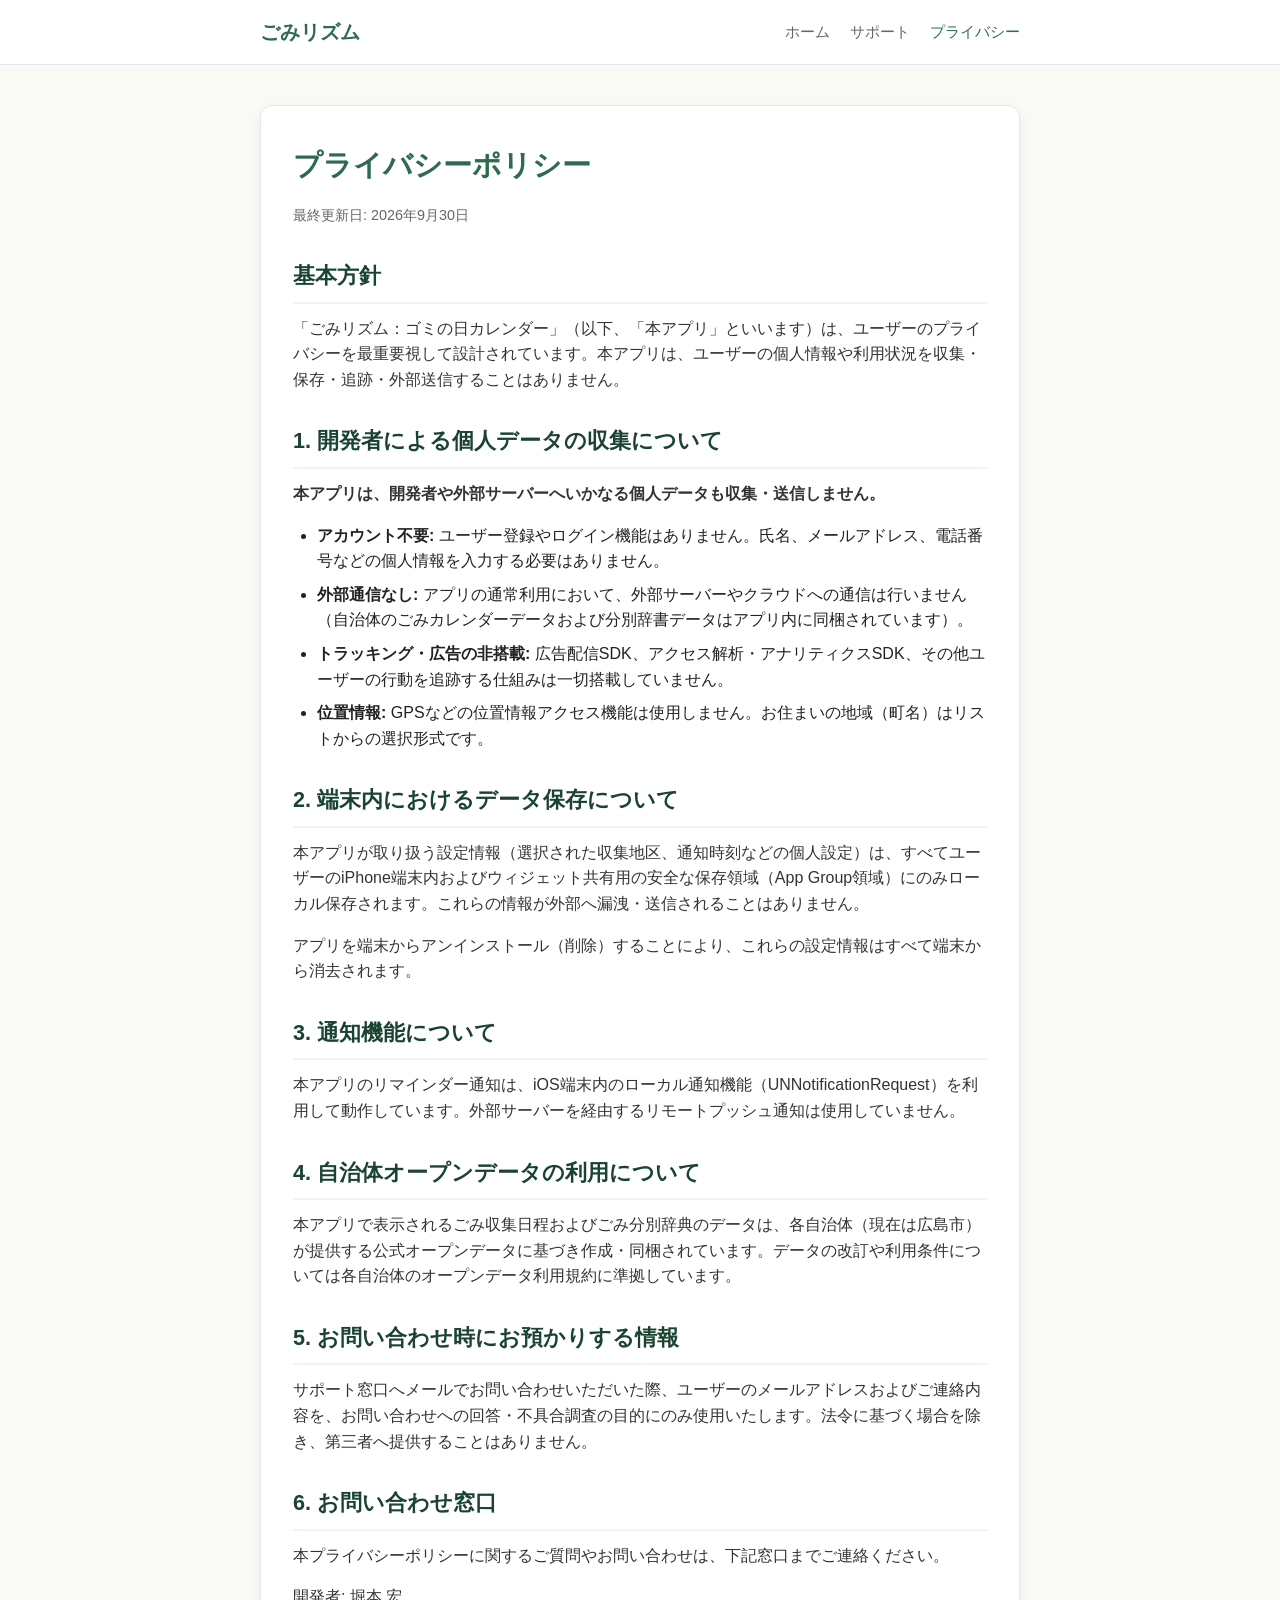
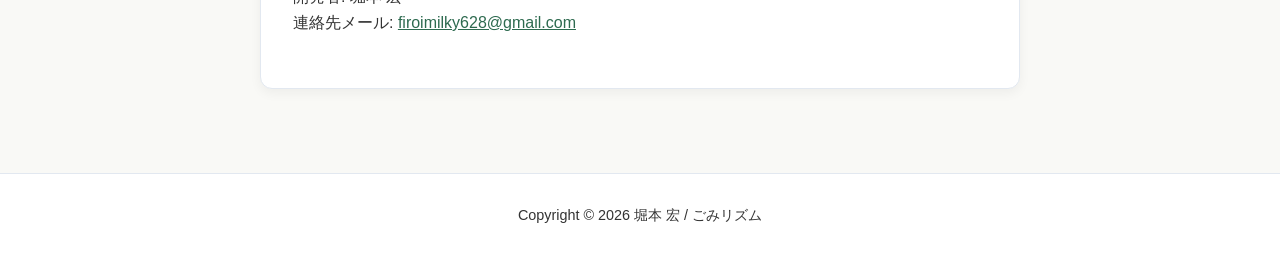
==== privacy.html @ ed747e40 "Initial commit for Gomirhythm Pages" ====
<!doctype html>
<html lang="ja">
  <head>
    <meta charset="utf-8">
    <meta name="viewport" content="width=device-width, initial-scale=1">
    <title>プライバシーポリシー - ごみリズム</title>
    <meta name="description" content="ごみリズム：ゴミの日カレンダーのプライバシーポリシーです。本アプリは個人情報の収集を行いません。">
    <link rel="icon" href="icon.png">
    <link rel="stylesheet" href="styles.css">
  </head>
  <body>
    <header>
      <div class="shell masthead">
        <a class="brand" href="index.html">ごみリズム</a>
        <nav aria-label="メインナビゲーション">
          <a href="index.html">ホーム</a>
          <a href="support.html">サポート</a>
          <a href="privacy.html" class="active">プライバシー</a>
        </nav>
      </div>
    </header>
    <main>
      <div class="shell">
        <article class="panel">
          <h1>プライバシーポリシー</h1>
          <p class="meta">最終更新日: 2026年9月30日</p>

          <h2>基本方針</h2>
          <p>「ごみリズム：ゴミの日カレンダー」（以下、「本アプリ」といいます）は、ユーザーのプライバシーを最重要視して設計されています。本アプリは、ユーザーの個人情報や利用状況を収集・保存・追跡・外部送信することはありません。</p>

          <h2>1. 開発者による個人データの収集について</h2>
          <p><strong>本アプリは、開発者や外部サーバーへいかなる個人データも収集・送信しません。</strong></p>
          <ul>
            <li><strong>アカウント不要:</strong> ユーザー登録やログイン機能はありません。氏名、メールアドレス、電話番号などの個人情報を入力する必要はありません。</li>
            <li><strong>外部通信なし:</strong> アプリの通常利用において、外部サーバーやクラウドへの通信は行いません（自治体のごみカレンダーデータおよび分別辞書データはアプリ内に同梱されています）。</li>
            <li><strong>トラッキング・広告の非搭載:</strong> 広告配信SDK、アクセス解析・アナリティクスSDK、その他ユーザーの行動を追跡する仕組みは一切搭載していません。</li>
            <li><strong>位置情報:</strong> GPSなどの位置情報アクセス機能は使用しません。お住まいの地域（町名）はリストからの選択形式です。</li>
          </ul>

          <h2>2. 端末内におけるデータ保存について</h2>
          <p>本アプリが取り扱う設定情報（選択された収集地区、通知時刻などの個人設定）は、すべてユーザーのiPhone端末内およびウィジェット共有用の安全な保存領域（App Group領域）にのみローカル保存されます。これらの情報が外部へ漏洩・送信されることはありません。</p>
          <p>アプリを端末からアンインストール（削除）することにより、これらの設定情報はすべて端末から消去されます。</p>

          <h2>3. 通知機能について</h2>
          <p>本アプリのリマインダー通知は、iOS端末内のローカル通知機能（UNNotificationRequest）を利用して動作しています。外部サーバーを経由するリモートプッシュ通知は使用していません。</p>

          <h2>4. 自治体オープンデータの利用について</h2>
          <p>本アプリで表示されるごみ収集日程およびごみ分別辞典のデータは、各自治体（現在は広島市）が提供する公式オープンデータに基づき作成・同梱されています。データの改訂や利用条件については各自治体のオープンデータ利用規約に準拠しています。</p>

          <h2>5. お問い合わせ時にお預かりする情報</h2>
          <p>サポート窓口へメールでお問い合わせいただいた際、ユーザーのメールアドレスおよびご連絡内容を、お問い合わせへの回答・不具合調査の目的にのみ使用いたします。法令に基づく場合を除き、第三者へ提供することはありません。</p>

          <h2>6. お問い合わせ窓口</h2>
          <p>本プライバシーポリシーに関するご質問やお問い合わせは、下記窓口までご連絡ください。</p>
          <p>開発者: 堀本 宏<br>
          連絡先メール: <a href="mailto:firoimilky628@gmail.com">firoimilky628@gmail.com</a></p>
        </article>
      </div>
    </main>
    <footer>
      <div class="shell">
        <p>Copyright © 2026 堀本 宏 / ごみリズム</p>
      </div>
    </footer>
  </body>
</html>
---- styles.css ----
:root {
  --bg: #f9f9f6;
  --surface: #ffffff;
  --text: #222222;
  --text-muted: #666666;
  --primary: #2d6a4f;
  --primary-hover: #1b4332;
  --accent: #e76f51;
  --border: #e2e8f0;
  --card-bg: #ffffff;
  --shadow: 0 4px 12px rgba(0, 0, 0, 0.05);
  --radius: 12px;
}

* {
  box-sizing: border-box;
  margin: 0;
  padding: 0;
}

body {
  font-family: -apple-system, BlinkMacSystemFont, "Segoe UI", Roboto, "Helvetica Neue", Arial, sans-serif;
  background-color: var(--bg);
  color: var(--text);
  line-height: 1.6;
  -webkit-font-smoothing: antialiased;
}

.shell {
  max-width: 800px;
  margin: 0 auto;
  padding: 0 20px;
}

header {
  background-color: var(--surface);
  border-bottom: 1px solid var(--border);
  position: sticky;
  top: 0;
  z-index: 100;
}

.masthead {
  display: flex;
  justify-content: space-between;
  align-items: center;
  height: 64px;
}

.brand {
  font-size: 1.25rem;
  font-weight: 700;
  color: var(--primary);
  text-decoration: none;
  display: flex;
  align-items: center;
  gap: 8px;
}

nav {
  display: flex;
  gap: 20px;
}

nav a {
  color: var(--text-muted);
  text-decoration: none;
  font-size: 0.95rem;
  font-weight: 500;
  transition: color 0.2s ease;
}

nav a:hover,
nav a.active {
  color: var(--primary);
}

main {
  padding: 40px 0 60px;
}

.hero {
  text-align: center;
  padding: 40px 20px 50px;
  background: linear-gradient(180deg, #edf7f1 0%, var(--bg) 100%);
  border-radius: var(--radius);
  margin-bottom: 30px;
}

.hero-icon {
  width: 96px;
  height: 96px;
  border-radius: 22px;
  box-shadow: 0 8px 24px rgba(45, 106, 79, 0.15);
  margin-bottom: 16px;
}

.hero h1 {
  font-size: 2rem;
  font-weight: 800;
  color: var(--primary);
  margin-bottom: 8px;
}

.hero p.tagline {
  font-size: 1.15rem;
  color: var(--text-muted);
  margin-bottom: 24px;
}

.panel {
  background-color: var(--surface);
  padding: 36px 32px;
  border-radius: var(--radius);
  box-shadow: var(--shadow);
  border: 1px solid var(--border);
  margin-bottom: 24px;
}

h1 {
  font-size: 1.8rem;
  margin-bottom: 16px;
  color: var(--primary);
}

h2 {
  font-size: 1.35rem;
  margin: 32px 0 12px;
  padding-bottom: 8px;
  border-bottom: 2px solid #edf7f1;
  color: var(--primary-hover);
}

h3 {
  font-size: 1.1rem;
  margin: 20px 0 8px;
}

p {
  margin-bottom: 16px;
  color: #333333;
}

.meta {
  font-size: 0.9rem;
  color: var(--text-muted);
  margin-bottom: 24px;
}

ul, ol {
  margin: 0 0 20px 24px;
}

li {
  margin-bottom: 8px;
}

code {
  background-color: #f1f5f9;
  padding: 2px 6px;
  border-radius: 4px;
  font-size: 0.9em;
  font-family: ui-monospace, SFMono-Regular, Menlo, monospace;
}

.features-grid {
  display: grid;
  grid-template-columns: repeat(auto-fit, minmax(220px, 1fr));
  gap: 20px;
  margin: 30px 0;
}

.feature-card {
  background-color: var(--surface);
  border: 1px solid var(--border);
  border-radius: var(--radius);
  padding: 24px;
  box-shadow: var(--shadow);
}

.feature-card h3 {
  color: var(--primary);
  margin-top: 0;
  margin-bottom: 10px;
}

.feature-card p {
  font-size: 0.95rem;
  color: var(--text-muted);
  margin-bottom: 0;
}

footer {
  border-top: 1px solid var(--border);
  padding: 30px 0;
  text-align: center;
  font-size: 0.9rem;
  color: var(--text-muted);
  background-color: var(--surface);
}

a {
  color: var(--primary);
  text-decoration: underline;
}

a:hover {
  color: var(--primary-hover);
}
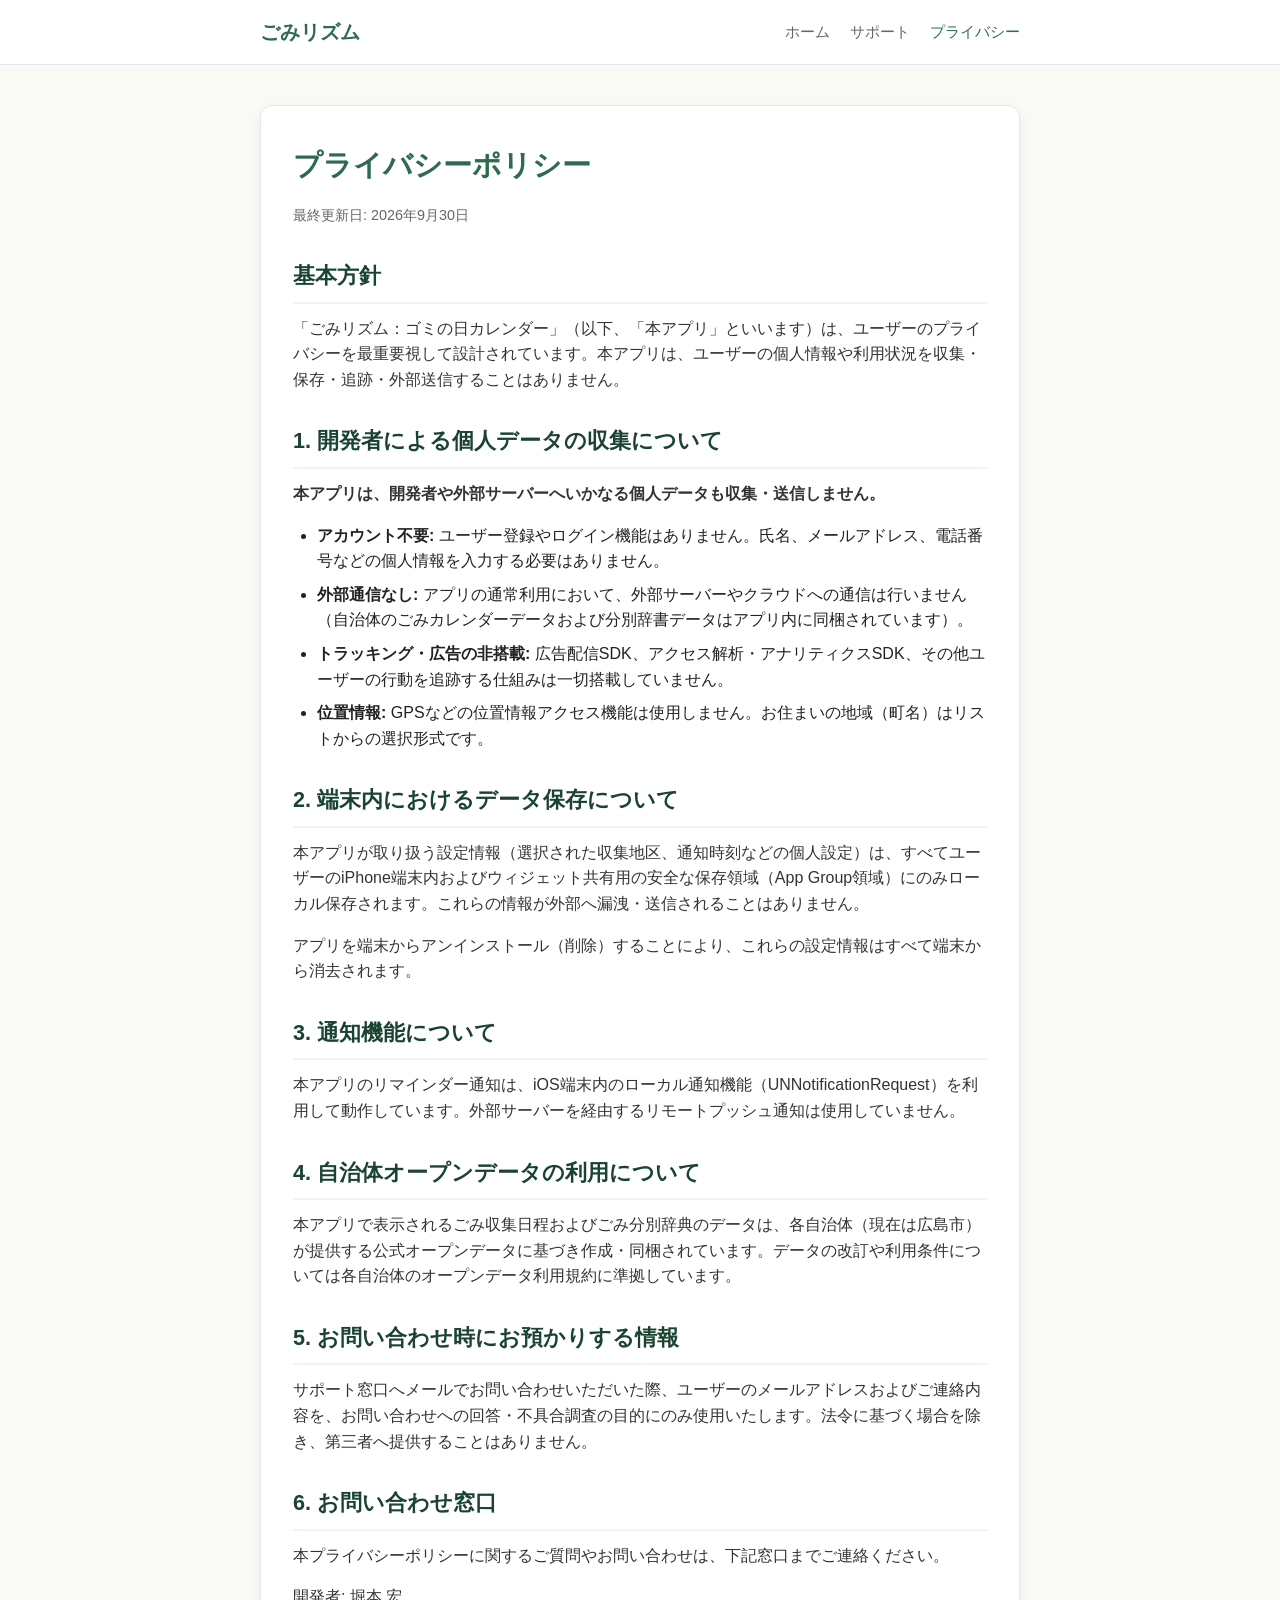
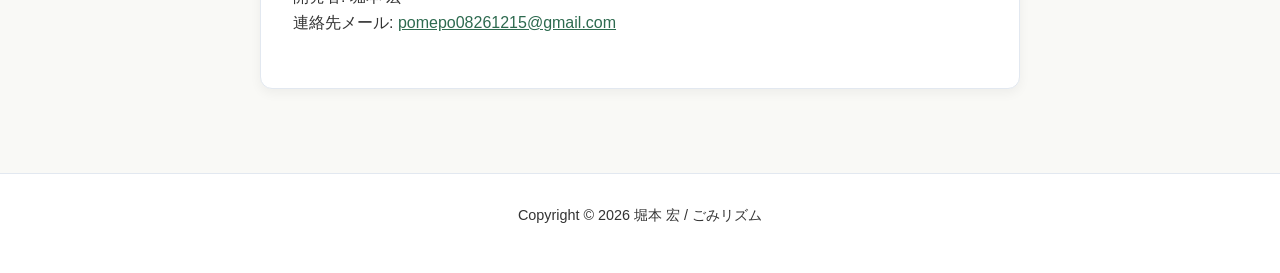
==== commit 32b7a07a: "Update GomiRhythm public contact email in privacy.html" ====
--- a/privacy.html
+++ b/privacy.html
@@ -53,7 +53,7 @@
           <h2>6. お問い合わせ窓口</h2>
           <p>本プライバシーポリシーに関するご質問やお問い合わせは、下記窓口までご連絡ください。</p>
           <p>開発者: 堀本 宏<br>
-          連絡先メール: <a href="mailto:firoimilky628@gmail.com">firoimilky628@gmail.com</a></p>
+          連絡先メール: <a href="mailto:pomepo08261215@gmail.com">pomepo08261215@gmail.com</a></p>
         </article>
       </div>
     </main>
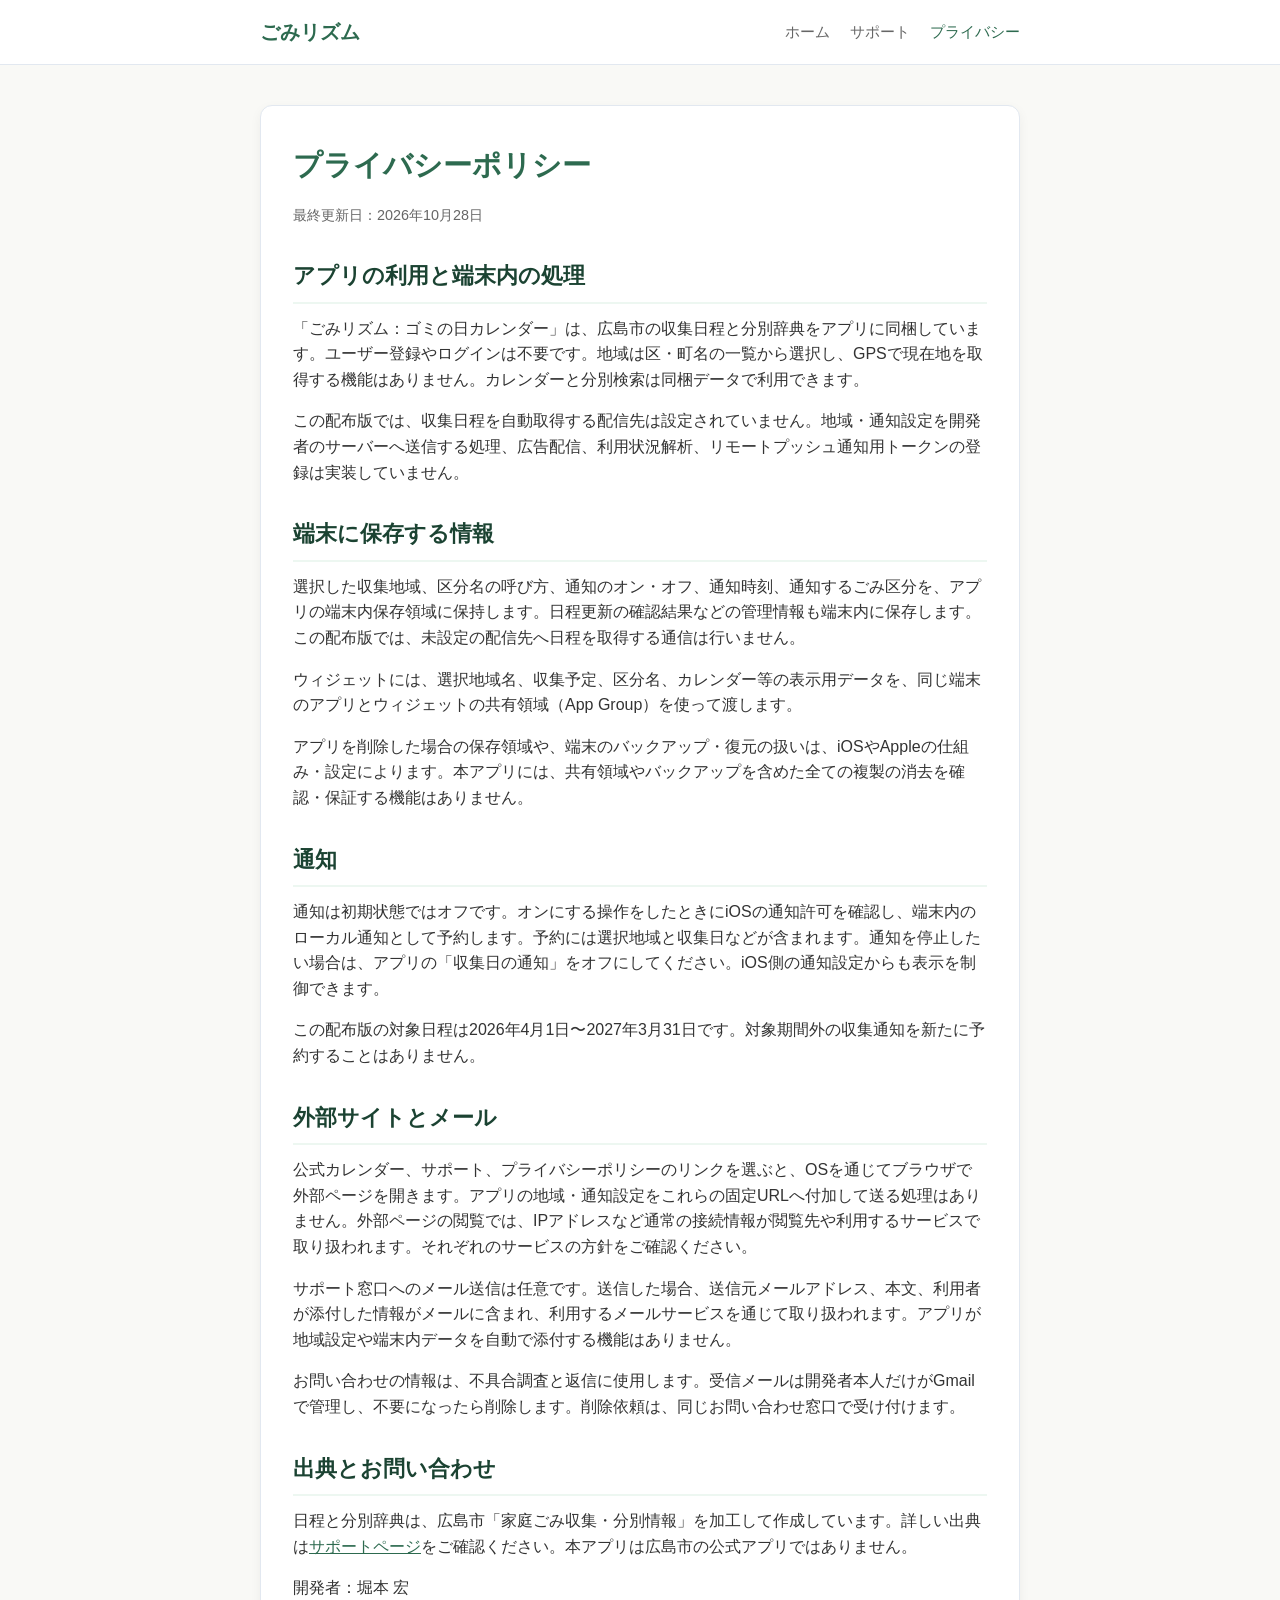
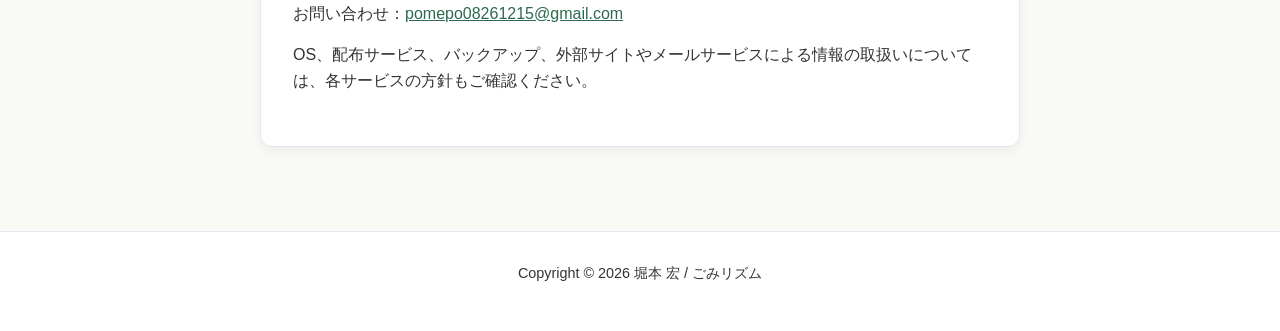
==== commit 6070c414: "Clarify local data and confirmed Gomi support email handling" ====
--- a/privacy.html
+++ b/privacy.html
@@ -4,7 +4,7 @@
     <meta charset="utf-8">
     <meta name="viewport" content="width=device-width, initial-scale=1">
     <title>プライバシーポリシー - ごみリズム</title>
-    <meta name="description" content="ごみリズム：ゴミの日カレンダーのプライバシーポリシーです。本アプリは個人情報の収集を行いません。">
+    <meta name="description" content="ごみリズムの端末内保存、通知、外部リンク、お問い合わせ時の情報の取扱い。">
     <link rel="icon" href="icon.png">
     <link rel="stylesheet" href="styles.css">
   </head>
@@ -23,37 +23,30 @@
       <div class="shell">
         <article class="panel">
           <h1>プライバシーポリシー</h1>
-          <p class="meta">最終更新日: 2026年9月30日</p>
+          <p class="meta">最終更新日：2026年10月28日</p>
 
-          <h2>基本方針</h2>
-          <p>「ごみリズム：ゴミの日カレンダー」（以下、「本アプリ」といいます）は、ユーザーのプライバシーを最重要視して設計されています。本アプリは、ユーザーの個人情報や利用状況を収集・保存・追跡・外部送信することはありません。</p>
+          <h2>アプリの利用と端末内の処理</h2>
+          <p>「ごみリズム：ゴミの日カレンダー」は、広島市の収集日程と分別辞典をアプリに同梱しています。ユーザー登録やログインは不要です。地域は区・町名の一覧から選択し、GPSで現在地を取得する機能はありません。カレンダーと分別検索は同梱データで利用できます。</p>
+          <p>この配布版では、収集日程を自動取得する配信先は設定されていません。地域・通知設定を開発者のサーバーへ送信する処理、広告配信、利用状況解析、リモートプッシュ通知用トークンの登録は実装していません。</p>
 
-          <h2>1. 開発者による個人データの収集について</h2>
-          <p><strong>本アプリは、開発者や外部サーバーへいかなる個人データも収集・送信しません。</strong></p>
-          <ul>
-            <li><strong>アカウント不要:</strong> ユーザー登録やログイン機能はありません。氏名、メールアドレス、電話番号などの個人情報を入力する必要はありません。</li>
-            <li><strong>外部通信なし:</strong> アプリの通常利用において、外部サーバーやクラウドへの通信は行いません（自治体のごみカレンダーデータおよび分別辞書データはアプリ内に同梱されています）。</li>
-            <li><strong>トラッキング・広告の非搭載:</strong> 広告配信SDK、アクセス解析・アナリティクスSDK、その他ユーザーの行動を追跡する仕組みは一切搭載していません。</li>
-            <li><strong>位置情報:</strong> GPSなどの位置情報アクセス機能は使用しません。お住まいの地域（町名）はリストからの選択形式です。</li>
-          </ul>
+          <h2>端末に保存する情報</h2>
+          <p>選択した収集地域、区分名の呼び方、通知のオン・オフ、通知時刻、通知するごみ区分を、アプリの端末内保存領域に保持します。日程更新の確認結果などの管理情報も端末内に保存します。この配布版では、未設定の配信先へ日程を取得する通信は行いません。</p>
+          <p>ウィジェットには、選択地域名、収集予定、区分名、カレンダー等の表示用データを、同じ端末のアプリとウィジェットの共有領域（App Group）を使って渡します。</p>
+          <p>アプリを削除した場合の保存領域や、端末のバックアップ・復元の扱いは、iOSやAppleの仕組み・設定によります。本アプリには、共有領域やバックアップを含めた全ての複製の消去を確認・保証する機能はありません。</p>
 
-          <h2>2. 端末内におけるデータ保存について</h2>
-          <p>本アプリが取り扱う設定情報（選択された収集地区、通知時刻などの個人設定）は、すべてユーザーのiPhone端末内およびウィジェット共有用の安全な保存領域（App Group領域）にのみローカル保存されます。これらの情報が外部へ漏洩・送信されることはありません。</p>
-          <p>アプリを端末からアンインストール（削除）することにより、これらの設定情報はすべて端末から消去されます。</p>
+          <h2>通知</h2>
+          <p>通知は初期状態ではオフです。オンにする操作をしたときにiOSの通知許可を確認し、端末内のローカル通知として予約します。予約には選択地域と収集日などが含まれます。通知を停止したい場合は、アプリの「収集日の通知」をオフにしてください。iOS側の通知設定からも表示を制御できます。</p>
+          <p>この配布版の対象日程は2026年4月1日〜2027年3月31日です。対象期間外の収集通知を新たに予約することはありません。</p>
 
-          <h2>3. 通知機能について</h2>
-          <p>本アプリのリマインダー通知は、iOS端末内のローカル通知機能（UNNotificationRequest）を利用して動作しています。外部サーバーを経由するリモートプッシュ通知は使用していません。</p>
+          <h2>外部サイトとメール</h2>
+          <p>公式カレンダー、サポート、プライバシーポリシーのリンクを選ぶと、OSを通じてブラウザで外部ページを開きます。アプリの地域・通知設定をこれらの固定URLへ付加して送る処理はありません。外部ページの閲覧では、IPアドレスなど通常の接続情報が閲覧先や利用するサービスで取り扱われます。それぞれのサービスの方針をご確認ください。</p>
+          <p>サポート窓口へのメール送信は任意です。送信した場合、送信元メールアドレス、本文、利用者が添付した情報がメールに含まれ、利用するメールサービスを通じて取り扱われます。アプリが地域設定や端末内データを自動で添付する機能はありません。</p>
+          <p>お問い合わせの情報は、不具合調査と返信に使用します。受信メールは開発者本人だけがGmailで管理し、不要になったら削除します。削除依頼は、同じお問い合わせ窓口で受け付けます。</p>
 
-          <h2>4. 自治体オープンデータの利用について</h2>
-          <p>本アプリで表示されるごみ収集日程およびごみ分別辞典のデータは、各自治体（現在は広島市）が提供する公式オープンデータに基づき作成・同梱されています。データの改訂や利用条件については各自治体のオープンデータ利用規約に準拠しています。</p>
-
-          <h2>5. お問い合わせ時にお預かりする情報</h2>
-          <p>サポート窓口へメールでお問い合わせいただいた際、ユーザーのメールアドレスおよびご連絡内容を、お問い合わせへの回答・不具合調査の目的にのみ使用いたします。法令に基づく場合を除き、第三者へ提供することはありません。</p>
-
-          <h2>6. お問い合わせ窓口</h2>
-          <p>本プライバシーポリシーに関するご質問やお問い合わせは、下記窓口までご連絡ください。</p>
-          <p>開発者: 堀本 宏<br>
-          連絡先メール: <a href="mailto:pomepo08261215@gmail.com">pomepo08261215@gmail.com</a></p>
+          <h2>出典とお問い合わせ</h2>
+          <p>日程と分別辞典は、広島市「家庭ごみ収集・分別情報」を加工して作成しています。詳しい出典は<a href="support.html">サポートページ</a>をご確認ください。本アプリは広島市の公式アプリではありません。</p>
+          <p>開発者：堀本 宏<br>お問い合わせ：<a href="mailto:pomepo08261215@gmail.com">pomepo08261215@gmail.com</a></p>
+          <p>OS、配布サービス、バックアップ、外部サイトやメールサービスによる情報の取扱いについては、各サービスの方針もご確認ください。</p>
         </article>
       </div>
     </main>
